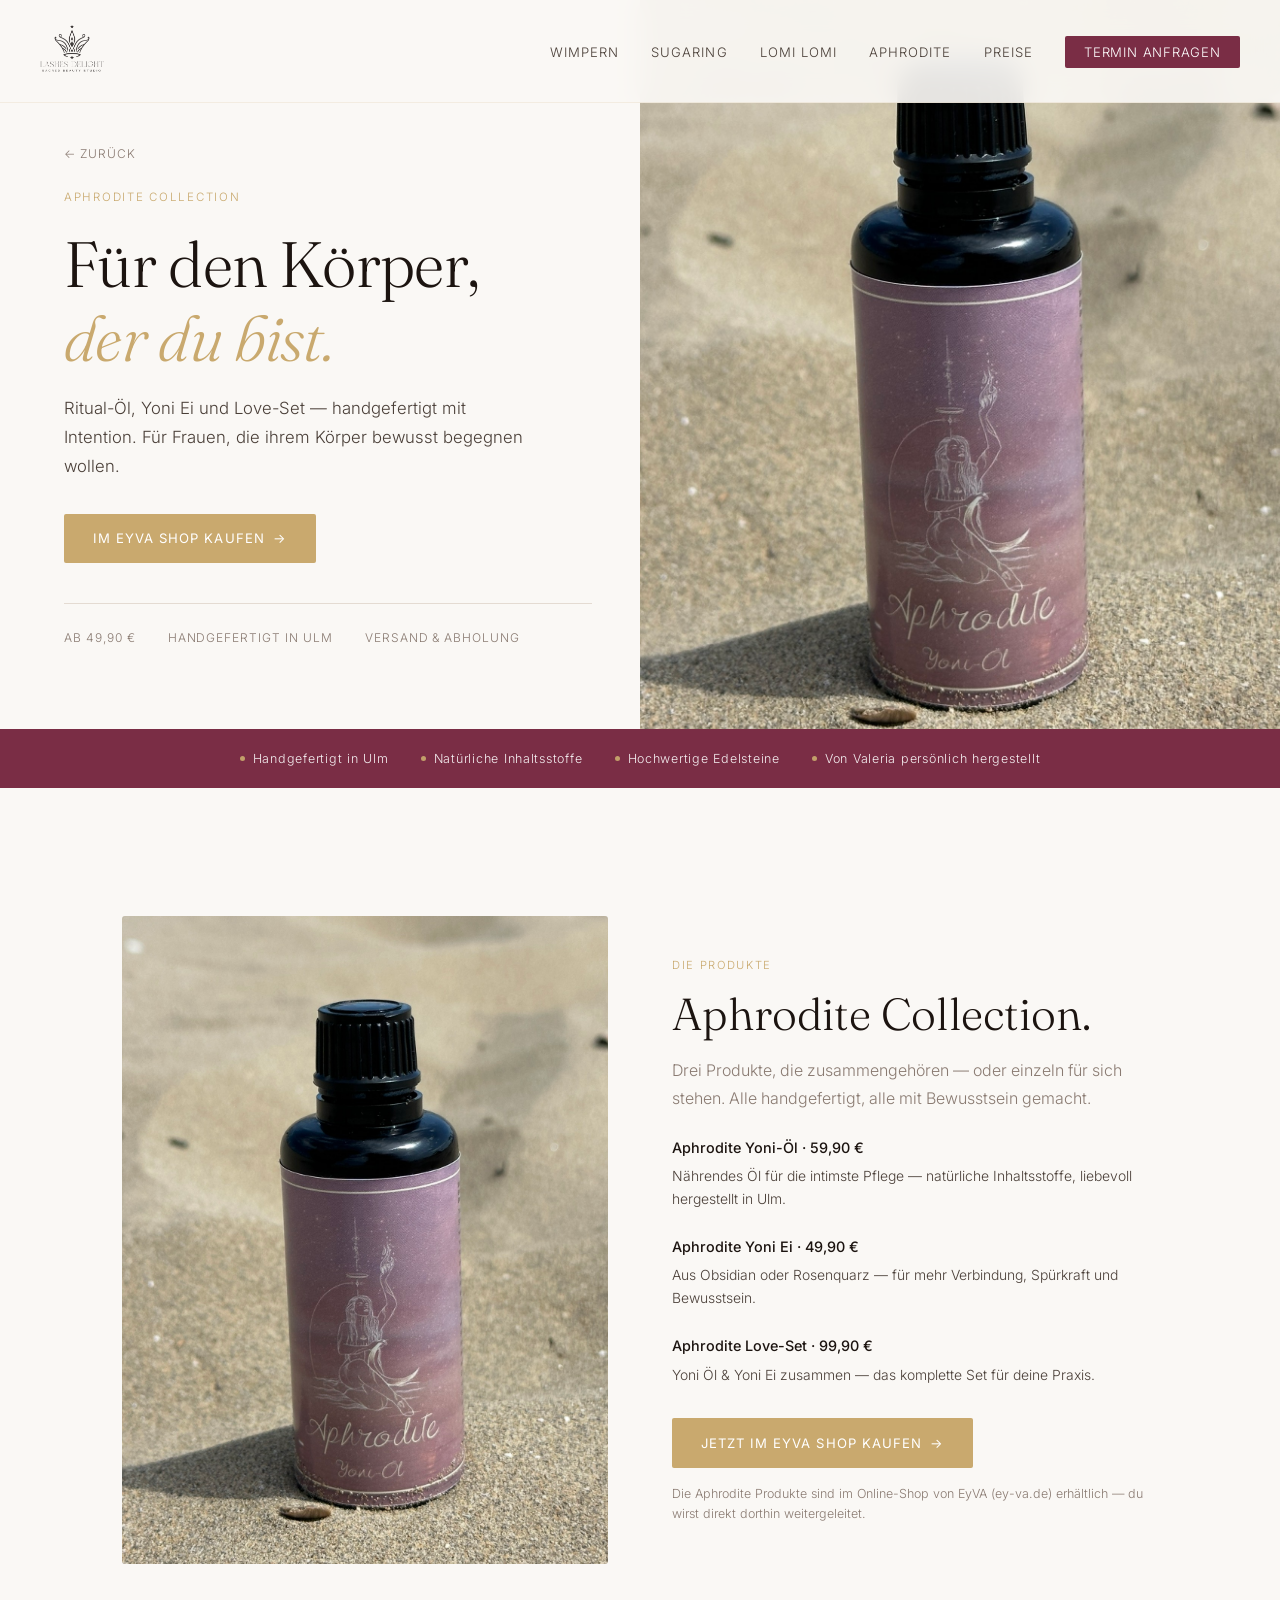
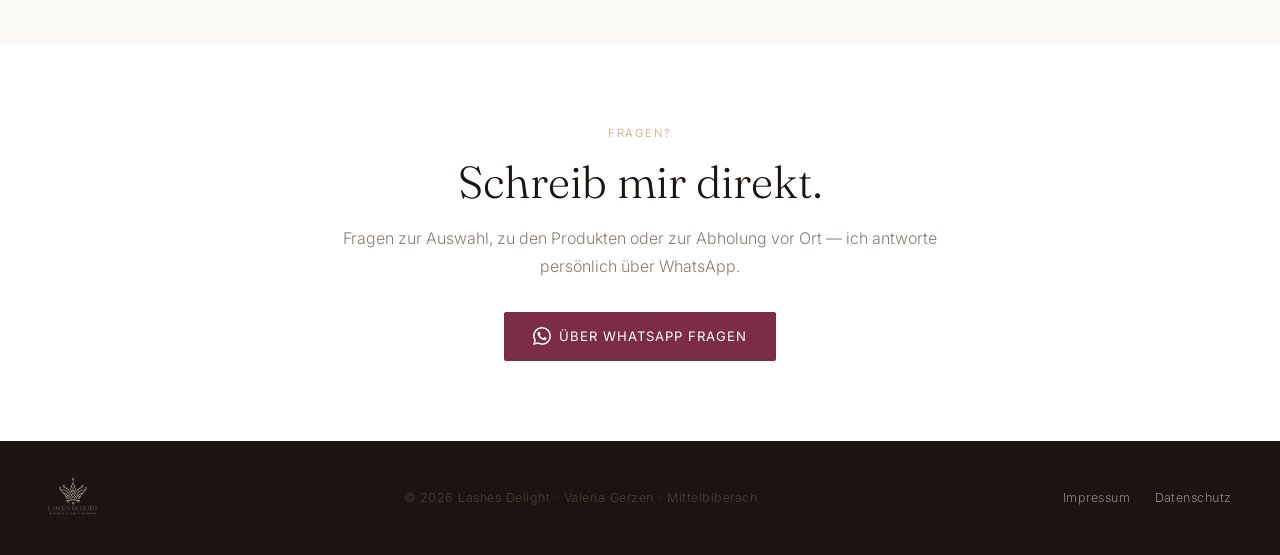
==== aphrodite.html @ da0db565 "Initial build: Lashes Delight website Complete 7-page static website with all services, prices, Impr" ====
<!DOCTYPE html>
<html lang="de">
<head>
  <meta charset="UTF-8" />
  <meta name="viewport" content="width=device-width, initial-scale=1.0" />
  <title>Aphrodite Produkte · Lashes Delight · Mittelbiberach</title>
  <meta name="description" content="Aphrodite Ritual-Öl, Yoni Ei und Love-Set — handgefertigt von Valeria Gerzen. Jetzt im EyVA Shop erhältlich." />
  <link rel="canonical" href="https://www.lashes-delight.de/aphrodite.html" />
  <link href="https://fonts.googleapis.com/css2?family=Fraunces:ital,opsz,wght@0,9..144,300;0,9..144,400;0,9..144,500;1,9..144,300&family=Inter:wght@300;400;500&display=swap" rel="stylesheet" />
  <link rel="stylesheet" href="styles.css" />
</head>
<body>

<nav class="site-nav">
  <a href="index.html" class="logo"><img src="images/logo-transparent.png" alt="Lashes Delight" class="nav-logo"></a>
  <ul class="nav-links">
    <li><a href="wimpern.html">Wimpern</a></li>
    <li><a href="sugaring.html">Sugaring</a></li>
    <li><a href="lomi-lomi.html">Lomi Lomi</a></li>
    <li><a href="aphrodite.html">Aphrodite</a></li>
    <li><a href="preise.html">Preise</a></li>
    <li><a href="#kontakt" class="nav-cta">Termin anfragen</a></li>
  </ul>
</nav>

<section class="subpage-hero">
  <div>
    <a href="index.html" class="back-link">← Zurück</a>
    <span class="hero-eyebrow">Aphrodite Collection</span>
    <h1>Für den Körper,<br><em>der du bist.</em></h1>
    <p class="hero-lead">
      Ritual-Öl, Yoni Ei und Love-Set — handgefertigt mit Intention.
      Für Frauen, die ihrem Körper bewusst begegnen wollen.
    </p>
    <div class="hero-cta-row">
      <a href="https://ey-va.de/shop.html" class="btn btn-gold" target="_blank" rel="noopener">
        Im EyVA Shop kaufen <span class="arrow">→</span>
      </a>
    </div>
    <div class="hero-meta">
      <span>ab 49,90 €</span>
      <span>Handgefertigt in Ulm</span>
      <span>Versand &amp; Abholung</span>
    </div>
  </div>
  <div class="hero-image" role="img" aria-label="Aphrodite Ritual Öl"
       style="background-image:url('images/aphrodite-oel.jpg');background-size:cover;background-position:center"></div>
</section>

<div class="trust">
  <div class="trust-item"><span class="trust-dot"></span> Handgefertigt in Ulm</div>
  <div class="trust-item"><span class="trust-dot"></span> Natürliche Inhaltsstoffe</div>
  <div class="trust-item"><span class="trust-dot"></span> Hochwertige Edelsteine</div>
  <div class="trust-item"><span class="trust-dot"></span> Von Valeria persönlich hergestellt</div>
</div>

<section>
  <div class="container">
    <div class="product-feature">
      <div class="product-feature-img">
        <img src="images/aphrodite-oel.jpg" alt="Aphrodite Ritual Öl">
      </div>
      <div class="product-feature-body">
        <span class="section-label">Die Produkte</span>
        <h2>Aphrodite Collection.</h2>
        <p class="lead" style="margin-bottom:1.5rem">
          Drei Produkte, die zusammengehören — oder einzeln für sich stehen.
          Alle handgefertigt, alle mit Bewusstsein gemacht.
        </p>

        <div style="display:flex;flex-direction:column;gap:1.5rem;margin-bottom:2rem">
          <div>
            <strong style="font-size:0.9rem;display:block;margin-bottom:0.3rem">Aphrodite Yoni-Öl · 59,90 €</strong>
            <p style="font-size:0.87rem;line-height:1.65">Nährendes Öl für die intimste Pflege — natürliche Inhaltsstoffe, liebevoll hergestellt in Ulm.</p>
          </div>
          <div>
            <strong style="font-size:0.9rem;display:block;margin-bottom:0.3rem">Aphrodite Yoni Ei · 49,90 €</strong>
            <p style="font-size:0.87rem;line-height:1.65">Aus Obsidian oder Rosenquarz — für mehr Verbindung, Spürkraft und Bewusstsein.</p>
          </div>
          <div>
            <strong style="font-size:0.9rem;display:block;margin-bottom:0.3rem">Aphrodite Love-Set · 99,90 €</strong>
            <p style="font-size:0.87rem;line-height:1.65">Yoni Öl &amp; Yoni Ei zusammen — das komplette Set für deine Praxis.</p>
          </div>
        </div>

        <a href="https://ey-va.de/shop.html" class="btn btn-gold" target="_blank" rel="noopener">
          Jetzt im EyVA Shop kaufen <span class="arrow">→</span>
        </a>
        <p style="font-size:0.78rem;color:var(--muted);margin-top:1rem;line-height:1.6">
          Die Aphrodite Produkte sind im Online-Shop von EyVA (ey-va.de) erhältlich —
          du wirst direkt dorthin weitergeleitet.
        </p>
      </div>
    </div>
  </div>
</section>

<section style="background:var(--white)" id="kontakt">
  <div class="container" style="text-align:center">
    <span class="section-label">Fragen?</span>
    <h2>Schreib mir direkt.</h2>
    <p class="lead" style="margin:1rem auto 2rem">
      Fragen zur Auswahl, zu den Produkten oder zur Abholung vor Ort — ich antworte persönlich über WhatsApp.
    </p>
    <a href="https://wa.me/491708029609?text=Hallo%20Valeria%2C%20ich%20habe%20eine%20Frage%20zu%20den%20Aphrodite%20Produkten." class="btn btn-primary">
      <span class="whatsapp-icon"></span> Über WhatsApp fragen
    </a>
  </div>
</section>

<footer class="site-footer">
  <img src="images/logo-transparent.png" alt="Lashes Delight" class="footer-logo">
  <p>© 2026 Lashes Delight · Valeria Gerzen · Mittelbiberach</p>
  <nav class="footer-nav">
    <a href="impressum.html">Impressum</a>
    <a href="datenschutz.html">Datenschutz</a>
  </nav>
</footer>

</body>
</html>
---- styles.css ----
/* ───────────────────────────────────────────────
   Lashes Delight — Shared Stylesheet
   ─────────────────────────────────────────────── */

*,*::before,*::after{box-sizing:border-box;margin:0;padding:0}

:root{
  --bg:        #faf8f5;
  --bg-soft:   #f2ede6;
  --ink:       #1c1410;
  --ink-soft:  #4a3f38;
  --muted:     #8a7b72;
  --line:      #e4dbd2;
  --rose:      #7a2d45;
  --rose-dark: #541e30;
  --gold:      #c9a96e;
  --gold-lt:   #ddc08a;
  --white:     #ffffff;
}

html{scroll-behavior:smooth}
body{
  font-family:'Inter',sans-serif;
  font-weight:300;
  background:var(--bg);
  color:var(--ink);
  line-height:1.7;
  -webkit-font-smoothing:antialiased;
}

/* ───── TYPOGRAPHY ───── */
h1,h2,h3{font-family:'Fraunces',serif;font-weight:300;line-height:1.15}
h1{font-size:clamp(2.4rem,5vw,4rem);letter-spacing:-0.01em}
h2{font-size:clamp(1.7rem,3.5vw,2.8rem)}
h3{font-size:1.15rem;font-weight:400}
p{color:var(--ink-soft)}
em{font-style:italic;color:var(--gold)}
strong{font-weight:500;color:var(--ink)}

/* ───── LAYOUT ───── */
.container{max-width:1100px;margin:0 auto;padding:0 2rem}
section{padding:5rem 2rem}

/* ───── NAV ───── */
nav.site-nav{
  position:fixed;top:0;left:0;right:0;z-index:100;
  display:flex;align-items:center;justify-content:space-between;
  padding:1.2rem 2.5rem;
  background:rgba(250,248,245,0.92);
  backdrop-filter:blur(12px);
  border-bottom:1px solid rgba(201,169,110,0.15);
}
.nav-logo{height:64px;width:auto;display:block;transition:opacity .2s}
.nav-logo:hover{opacity:0.75}
.nav-links{list-style:none;display:flex;align-items:center;gap:2rem}
.nav-links a{
  font-size:0.82rem;letter-spacing:0.08em;text-transform:uppercase;
  text-decoration:none;color:var(--ink-soft);transition:color .2s;
}
.nav-links a:hover{color:var(--rose)}
.nav-links a.nav-cta{
  background:var(--rose);color:var(--white);
  padding:0.5rem 1.2rem;border-radius:2px;
  letter-spacing:0.06em;transition:background .2s;
}
.nav-links a.nav-cta:hover{background:var(--rose-dark)}

/* ───── HERO ───── */
.hero{
  display:grid;
  grid-template-columns:1fr 1fr;
  min-height:100vh;
  padding:0;
  gap:0;
}
.hero > div:first-child{
  display:flex;flex-direction:column;justify-content:center;
  padding:10rem 3rem 5rem 4rem;
}
.hero-eyebrow{
  font-size:0.72rem;letter-spacing:0.15em;text-transform:uppercase;
  color:var(--gold);display:block;margin-bottom:1.2rem;
}
.hero h1{margin-bottom:1.5rem}
.hero-lead{font-size:1.05rem;color:var(--ink-soft);line-height:1.75;max-width:480px;margin-bottom:2.5rem}
.hero-cta-row{display:flex;gap:1rem;flex-wrap:wrap;margin-bottom:2rem}
.hero-meta{
  display:flex;gap:2rem;flex-wrap:wrap;
  font-size:0.75rem;letter-spacing:0.08em;text-transform:uppercase;color:var(--muted);
  border-top:1px solid var(--line);padding-top:1.5rem;margin-top:0.5rem;
}
.hero-image{
  position:relative;overflow:hidden;
  background:var(--bg-soft);
}
.hero-image .slide{
  position:absolute;inset:0;
  background-size:cover;background-position:center;
  opacity:0;transition:opacity 1.4s ease-in-out;
}
.hero-image .slide.active{opacity:1}

/* ───── SUBPAGE HERO ───── */
.subpage-hero{
  display:grid;grid-template-columns:1fr 1fr;
  min-height:70vh;padding:0;gap:0;
}
.subpage-hero > div:first-child{
  display:flex;flex-direction:column;justify-content:center;
  padding:9rem 3rem 5rem 4rem;
}
.subpage-hero h1{margin-bottom:1.2rem}
.subpage-hero .hero-lead{max-width:460px;margin-bottom:2rem}
.back-link{
  font-size:0.75rem;letter-spacing:0.08em;text-transform:uppercase;
  color:var(--muted);text-decoration:none;display:inline-block;margin-bottom:1.5rem;
  transition:color .2s;
}
.back-link:hover{color:var(--rose)}

/* ───── BUTTONS ───── */
.btn{
  display:inline-flex;align-items:center;gap:0.5rem;
  font-size:0.82rem;letter-spacing:0.08em;text-transform:uppercase;
  text-decoration:none;padding:0.85rem 1.8rem;border-radius:2px;
  transition:all .2s;font-family:'Inter',sans-serif;font-weight:400;
}
.btn-primary{background:var(--rose);color:var(--white)}
.btn-primary:hover{background:var(--rose-dark)}
.btn-ghost{
  background:transparent;color:var(--ink);
  border:1px solid rgba(28,20,16,0.25);
}
.btn-ghost:hover{border-color:var(--rose);color:var(--rose)}
.btn-gold{background:var(--gold);color:var(--white)}
.btn-gold:hover{background:#b8913a}
.arrow{transition:transform .2s}
.btn:hover .arrow{transform:translateX(4px)}

/* ───── WHATSAPP BUTTON ───── */
.whatsapp-icon{
  display:inline-block;width:18px;height:18px;
  background:url("data:image/svg+xml,%3Csvg xmlns='http://www.w3.org/2000/svg' viewBox='0 0 24 24' fill='white'%3E%3Cpath d='M17.472 14.382c-.297-.149-1.758-.867-2.03-.967-.273-.099-.471-.148-.67.15-.197.297-.767.966-.94 1.164-.173.199-.347.223-.644.075-.297-.15-1.255-.463-2.39-1.475-.883-.788-1.48-1.761-1.653-2.059-.173-.297-.018-.458.13-.606.134-.133.298-.347.446-.52.149-.174.198-.298.298-.497.099-.198.05-.371-.025-.52-.075-.149-.669-1.612-.916-2.207-.242-.579-.487-.5-.669-.51-.173-.008-.371-.01-.57-.01-.198 0-.52.074-.792.372-.272.297-1.04 1.016-1.04 2.479 0 1.462 1.065 2.875 1.213 3.074.149.198 2.096 3.2 5.077 4.487.709.306 1.262.489 1.694.625.712.227 1.36.195 1.871.118.571-.085 1.758-.719 2.006-1.413.248-.694.248-1.289.173-1.413-.074-.124-.272-.198-.57-.347m-5.421 7.403h-.004a9.87 9.87 0 01-5.031-1.378l-.361-.214-3.741.982.998-3.648-.235-.374a9.86 9.86 0 01-1.51-5.26c.001-5.45 4.436-9.884 9.888-9.884 2.64 0 5.122 1.03 6.988 2.898a9.825 9.825 0 012.893 6.994c-.003 5.45-4.437 9.884-9.885 9.884m8.413-18.297A11.815 11.815 0 0012.05 0C5.495 0 .16 5.335.157 11.892c0 2.096.547 4.142 1.588 5.945L.057 24l6.305-1.654a11.882 11.882 0 005.683 1.448h.005c6.554 0 11.89-5.335 11.893-11.893a11.821 11.821 0 00-3.48-8.413z'/%3E%3C/svg%3E") no-repeat center/contain;
}

/* ───── TRUST BAR ───── */
.trust{
  background:var(--rose);color:var(--white);
  display:flex;gap:2rem;flex-wrap:wrap;
  padding:1.2rem 3rem;justify-content:center;
  font-size:0.78rem;letter-spacing:0.06em;
}
.trust-item{display:flex;align-items:center;gap:0.5rem;opacity:0.92}
.trust-dot{
  width:5px;height:5px;border-radius:50%;
  background:var(--gold);display:inline-block;flex-shrink:0;
}

/* ───── SECTION LABELS ───── */
.section-label{
  font-size:0.7rem;letter-spacing:0.15em;text-transform:uppercase;
  color:var(--gold);display:block;margin-bottom:0.8rem;
}

/* ───── SERVICES GRID (homepage) ───── */
.services-grid{
  display:grid;
  grid-template-columns:repeat(auto-fill,minmax(240px,1fr));
  gap:2rem;
  margin-top:2.5rem;
}
.service-card{
  background:var(--white);
  border:1px solid var(--line);
  border-radius:3px;
  padding:2rem 1.8rem;
  transition:transform .2s, box-shadow .2s;
}
.service-card:hover{transform:translateY(-3px);box-shadow:0 12px 40px rgba(122,45,69,0.1)}
.service-img{
  aspect-ratio:4/3;background:var(--bg-soft);
  border-radius:2px;overflow:hidden;margin-bottom:1.5rem;
}
.service-img img{width:100%;height:100%;object-fit:cover}
.service-card h3{margin-bottom:0.5rem;font-size:1.05rem}
.service-card p{font-size:0.87rem;line-height:1.65;color:var(--muted);margin-bottom:1rem}
.service-link{
  font-size:0.78rem;letter-spacing:0.08em;text-transform:uppercase;
  color:var(--gold);text-decoration:none;
  border-bottom:1px solid rgba(201,169,110,0.4);padding-bottom:2px;
  transition:color .2s, border-color .2s;
}
.service-link:hover{color:var(--rose);border-color:var(--rose)}

/* ───── PREISE / PRICE TABLE ───── */
.price-section{margin-bottom:3rem}
.price-section h3{
  font-size:1rem;letter-spacing:0.08em;text-transform:uppercase;
  color:var(--rose);margin-bottom:1rem;
  padding-bottom:0.5rem;border-bottom:1px solid var(--line);
}
.price-table{width:100%;border-collapse:collapse}
.price-table tr{border-bottom:1px solid rgba(228,219,210,0.6)}
.price-table tr:last-child{border-bottom:none}
.price-table td{padding:0.75rem 0;font-size:0.9rem;color:var(--ink-soft)}
.price-table td:last-child{
  text-align:right;font-family:'Fraunces',serif;
  font-size:1rem;color:var(--rose);white-space:nowrap;
}
.price-table .price-sub{font-size:0.78rem;color:var(--muted);display:block}

/* ───── STEPS ───── */
.steps{
  display:grid;grid-template-columns:repeat(auto-fill,minmax(220px,1fr));
  gap:2rem;margin-top:2rem;
}
.step{padding:2rem;background:var(--white);border-radius:3px;border:1px solid var(--line)}
.step-num{
  font-family:'Fraunces',serif;font-size:2.5rem;font-weight:300;
  color:var(--gold);opacity:0.6;margin-bottom:0.8rem;line-height:1;
}
.step h3{margin-bottom:0.5rem;font-size:1rem}
.step p{font-size:0.87rem;line-height:1.65}

/* ───── TWO COL ───── */
.two-col{display:grid;grid-template-columns:1fr 1fr;gap:2rem;margin-top:2rem}
.col-block{background:var(--white);border:1px solid var(--line);border-radius:3px;padding:2rem}
.col-block.warm{background:rgba(250,248,245,0.7);border-color:rgba(201,169,110,0.25)}
.col-block h3{font-size:0.9rem;letter-spacing:0.08em;text-transform:uppercase;color:var(--rose);margin-bottom:1rem}

/* ───── CHECKLIST ───── */
.checklist{list-style:none;display:flex;flex-direction:column;gap:0.6rem}
.checklist li{
  font-size:0.88rem;color:var(--ink-soft);padding-left:1.4rem;position:relative;line-height:1.55
}
.checklist li::before{
  content:'✓';position:absolute;left:0;
  color:var(--gold);font-size:0.8rem;
}
.checklist.cross li::before{content:'×';color:var(--muted)}

/* ───── TESTIMONIAL ───── */
.testimonial{
  background:var(--rose);color:var(--white);
  padding:5rem 3rem;text-align:center;
}
.testimonial blockquote{
  font-family:'Fraunces',serif;font-weight:300;font-style:italic;
  font-size:clamp(1.2rem,2.5vw,1.8rem);
  max-width:800px;margin:0 auto;line-height:1.5;
}
.testimonial cite{
  display:block;margin-top:1.5rem;
  font-family:'Inter',sans-serif;font-size:0.78rem;
  letter-spacing:0.1em;text-transform:uppercase;opacity:0.7;font-style:normal;
}

/* ───── ABOUT ───── */
.about-grid{display:grid;grid-template-columns:1fr 1fr;gap:4rem;align-items:center}
.about-img{
  aspect-ratio:3/4;border-radius:3px;
  background-size:cover;background-position:center top;
}
.about-quote{
  font-family:'Fraunces',serif;font-weight:300;font-style:italic;
  font-size:1.25rem;color:var(--rose);line-height:1.5;
  margin-bottom:1.5rem;
}
.credentials{display:flex;flex-wrap:wrap;gap:0.5rem;margin-top:1.5rem}
.cred{
  font-size:0.72rem;letter-spacing:0.1em;text-transform:uppercase;
  border:1px solid var(--gold);color:var(--gold);
  padding:0.3rem 0.8rem;border-radius:2px;
}

/* ───── FAQ ───── */
.faq-list{display:flex;flex-direction:column;gap:0}
details{border-bottom:1px solid var(--line);padding:1.2rem 0}
details:first-child{border-top:1px solid var(--line)}
summary{
  cursor:pointer;list-style:none;
  font-size:0.95rem;font-weight:400;color:var(--ink);
  display:flex;justify-content:space-between;align-items:center;
}
summary::after{content:'+';font-size:1.2rem;color:var(--gold);transition:transform .2s}
details[open] summary::after{content:'−'}
details p{padding-top:0.8rem;font-size:0.9rem;color:var(--ink-soft);line-height:1.75}

/* ───── FINAL CTA ───── */
.final-cta{
  background:var(--bg-soft);
  text-align:center;padding:6rem 2rem;
}
.final-cta h2{margin-bottom:1rem}
.final-cta .lead{
  font-size:1rem;color:var(--muted);max-width:550px;
  margin:0 auto 2.5rem;line-height:1.75;
}
.final-cta-buttons{display:flex;gap:1rem;justify-content:center;flex-wrap:wrap}

/* ───── OTHER OFFERS ───── */
.other-grid{display:grid;grid-template-columns:repeat(3,1fr);gap:1.5rem;margin-top:2rem}
.other-card{
  background:var(--white);border:1px solid var(--line);border-radius:3px;
  padding:1.8rem;text-decoration:none;color:inherit;
  transition:transform .2s, box-shadow .2s;display:block;
}
.other-card:hover{transform:translateY(-3px);box-shadow:0 10px 30px rgba(122,45,69,0.1)}
.other-label{
  font-size:0.7rem;letter-spacing:0.1em;text-transform:uppercase;
  color:var(--gold);display:block;margin-bottom:0.6rem;
}
.other-card h3{font-size:1rem;font-weight:400;margin-bottom:0.4rem}
.other-card p{font-size:0.83rem;color:var(--muted);line-height:1.55}

/* ───── INVESTMENT ───── */
.invest-box{
  background:var(--white);border:1px solid var(--line);
  border-radius:3px;padding:2.5rem;
  max-width:500px;margin:2rem auto 0;text-align:center;
}
.price-range{
  font-family:'Fraunces',serif;font-size:2.5rem;font-weight:300;
  color:var(--rose);margin:0.8rem 0;
}
.price-note{font-size:0.82rem;color:var(--muted);line-height:1.6}
.price-duo{display:grid;grid-template-columns:1fr 1fr;gap:1.5rem;margin-top:2rem}
.price-option{
  background:var(--white);border:1px solid var(--line);
  border-radius:3px;padding:2rem;text-align:center;
}
.price-type{
  font-size:0.72rem;letter-spacing:0.1em;text-transform:uppercase;
  color:var(--muted);display:block;margin-bottom:0.5rem;
}
.price-amount{
  font-family:'Fraunces',serif;font-size:1.8rem;font-weight:300;
  color:var(--rose);display:block;margin-bottom:0.5rem;
}
.price-desc{font-size:0.82rem;color:var(--muted);line-height:1.55}

/* ───── GALLERY ───── */
.gallery-grid{
  display:grid;
  grid-template-columns:repeat(auto-fill,minmax(280px,1fr));
  gap:1rem;margin-top:2rem;
}
.gallery-item{
  aspect-ratio:4/3;overflow:hidden;border-radius:3px;
  background:var(--bg-soft);
}
.gallery-item img{width:100%;height:100%;object-fit:cover;transition:transform .4s}
.gallery-item:hover img{transform:scale(1.05)}

/* ───── FOOTER ───── */
footer.site-footer{
  background:var(--ink);color:rgba(255,255,255,0.55);
  display:flex;align-items:center;justify-content:space-between;
  padding:2rem 3rem;gap:2rem;flex-wrap:wrap;
  font-size:0.78rem;letter-spacing:0.04em;
}
.footer-logo{
  height:50px;width:auto;
  filter:invert(1) sepia(0.2) saturate(1.5) hue-rotate(5deg);
  mix-blend-mode:screen;opacity:0.8;
}
.footer-nav{display:flex;gap:1.5rem}
.footer-nav a{color:rgba(255,255,255,0.5);text-decoration:none;transition:color .2s}
.footer-nav a:hover{color:var(--gold)}

/* ───── LEAD / AUDIENCE ───── */
.lead{font-size:1rem;color:var(--muted);line-height:1.75;max-width:640px;margin-bottom:0}
.audience-grid{
  display:grid;grid-template-columns:repeat(auto-fill,minmax(260px,1fr));
  gap:1.5rem;margin-top:2.5rem;
}
.aud-card{
  background:var(--white);border:1px solid var(--line);
  border-radius:3px;padding:2rem;
}
.aud-icon{
  font-size:1.4rem;font-family:'Fraunces',serif;color:var(--gold);
  margin-bottom:0.8rem;
}
.aud-card h3{margin-bottom:0.5rem;font-size:1rem}
.aud-card p{font-size:0.87rem;line-height:1.65}
.aud-line{
  margin-top:1rem;font-family:'Fraunces',serif;font-style:italic;
  font-size:0.88rem;color:var(--rose);line-height:1.4;
}

/* ───── APHRODITE PRODUCT ───── */
.product-feature{
  display:grid;grid-template-columns:1fr 1fr;gap:4rem;
  align-items:center;margin-top:3rem;
}
.product-feature-img{
  aspect-ratio:3/4;border-radius:3px;overflow:hidden;background:var(--bg-soft);
}
.product-feature-img img{width:100%;height:100%;object-fit:cover}
.product-feature-body h2{margin-bottom:1rem}
.product-feature-body .lead{margin-bottom:1.5rem}

/* ───── LEGAL ───── */
.legal-page{padding:8rem 1.5rem 5rem;background:var(--white)}
.legal-page .container{max-width:720px}
.legal-page h1{font-family:'Fraunces',serif;font-weight:300;font-size:clamp(2rem,4vw,3rem);color:var(--rose);margin-bottom:2.5rem}
.legal-page h2{font-family:'Fraunces',serif;font-weight:400;font-size:1.1rem;color:var(--rose-dark);margin:2rem 0 0.6rem;letter-spacing:0.02em}
.legal-page p{font-size:0.9rem;color:var(--ink-soft);line-height:1.75;margin-bottom:1rem}
.legal-page ul{font-size:0.9rem;color:var(--ink-soft);line-height:1.75;padding-left:1.4rem;margin-bottom:1rem}
.legal-page li{margin-bottom:0.3rem}
.legal-page a{color:var(--gold);text-decoration:none;border-bottom:1px solid transparent}
.legal-page a:hover{border-bottom-color:var(--gold)}

/* ───── RESPONSIVE ───── */
@media(max-width:900px){
  nav.site-nav{padding:1rem 1.5rem}
  .nav-links li:not(:last-child){display:none}
  .hero,.subpage-hero{grid-template-columns:1fr;padding:8rem 1.5rem 3rem;gap:2rem}
  .hero > div:first-child,.subpage-hero > div:first-child{padding:0}
  .hero-image{aspect-ratio:3/2;order:-1}
  section{padding:4rem 1.5rem}
  .two-col,.about-grid,.product-feature,.price-duo,.other-grid{grid-template-columns:1fr;gap:1.5rem}
  .trust{flex-direction:column;gap:0.8rem;padding:1.3rem 1.5rem;align-items:flex-start}
  .testimonial,.final-cta{padding:4rem 1.5rem}
  footer.site-footer{flex-direction:column;text-align:center}
  .gallery-grid{grid-template-columns:1fr 1fr}
}
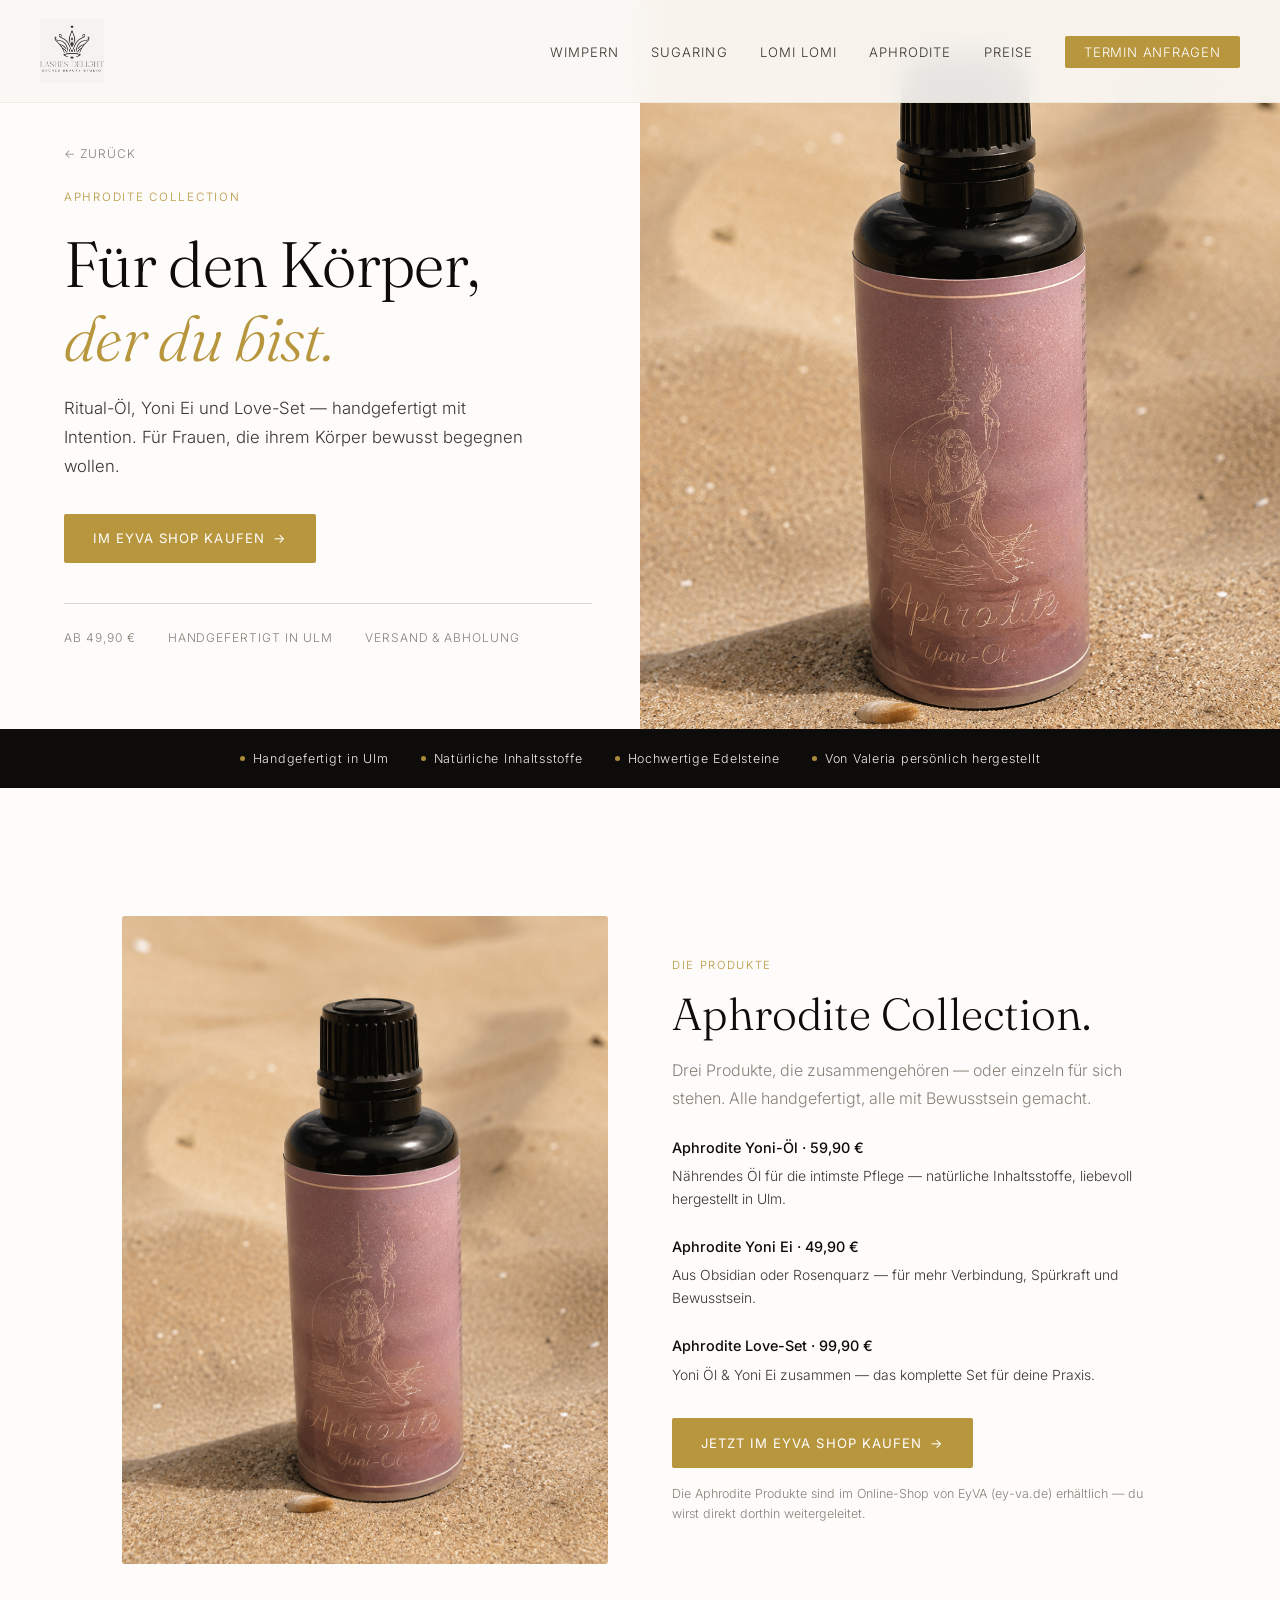
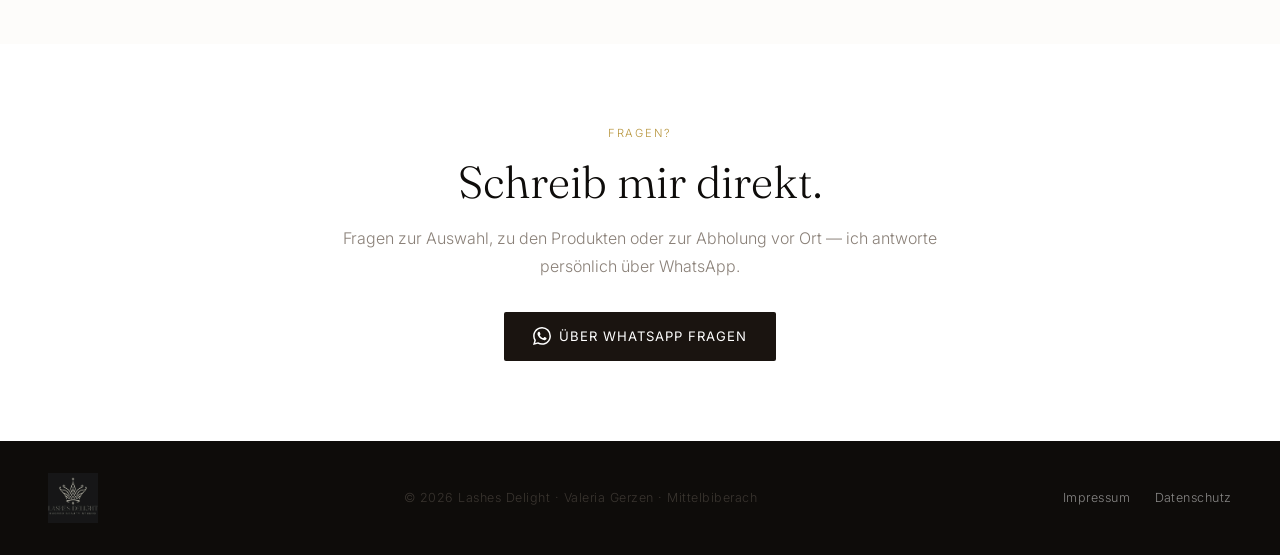
==== commit 53e77a4d: "Neue Fotos und Logo auf allen Unterseiten; Lomi-Lomi Hinweis entfernt - Neues Logo auf allen Seiten " ====
--- a/aphrodite.html
+++ b/aphrodite.html
@@ -12,7 +12,7 @@
 <body>
 
 <nav class="site-nav">
-  <a href="index.html" class="logo"><img src="images/logo-transparent.png" alt="Lashes Delight" class="nav-logo"></a>
+  <a href="index.html" class="logo"><img src="images/Lashes%20delight%20Logo.png" alt="Lashes Delight" class="nav-logo"></a>
   <ul class="nav-links">
     <li><a href="wimpern.html">Wimpern</a></li>
     <li><a href="sugaring.html">Sugaring</a></li>
@@ -44,7 +44,7 @@
     </div>
   </div>
   <div class="hero-image" role="img" aria-label="Aphrodite Ritual Öl"
-       style="background-image:url('images/aphrodite-oel.jpg');background-size:cover;background-position:center"></div>
+       style="background-image:url('images/Aphrodite%20NEW.PNG');background-size:cover;background-position:center"></div>
 </section>
 
 <div class="trust">
@@ -58,7 +58,7 @@
   <div class="container">
     <div class="product-feature">
       <div class="product-feature-img">
-        <img src="images/aphrodite-oel.jpg" alt="Aphrodite Ritual Öl">
+        <img src="images/Aphrodite%20NEW.PNG" alt="Aphrodite Ritual Öl">
       </div>
       <div class="product-feature-body">
         <span class="section-label">Die Produkte</span>
@@ -109,7 +109,7 @@
 </section>
 
 <footer class="site-footer">
-  <img src="images/logo-transparent.png" alt="Lashes Delight" class="footer-logo">
+  <img src="images/Lashes%20delight%20Logo.png" alt="Lashes Delight" class="footer-logo">
   <p>© 2026 Lashes Delight · Valeria Gerzen · Mittelbiberach</p>
   <nav class="footer-nav">
     <a href="impressum.html">Impressum</a>
--- a/styles.css
+++ b/styles.css
@@ -5,16 +5,16 @@
 *,*::before,*::after{box-sizing:border-box;margin:0;padding:0}
 
 :root{
-  --bg:        #faf8f5;
-  --bg-soft:   #f2ede6;
-  --ink:       #1c1410;
-  --ink-soft:  #4a3f38;
-  --muted:     #8a7b72;
-  --line:      #e4dbd2;
-  --rose:      #7a2d45;
-  --rose-dark: #541e30;
-  --gold:      #c9a96e;
-  --gold-lt:   #ddc08a;
+  --bg:        #fdfcfa;
+  --bg-soft:   #f5f2ed;
+  --ink:       #0e0c0a;
+  --ink-soft:  #3a3530;
+  --muted:     #8a8078;
+  --line:      #e0d8cc;
+  --rose:      #1a1410;
+  --rose-dark: #000000;
+  --gold:      #b8963e;
+  --gold-lt:   #d4ae5c;
   --white:     #ffffff;
 }
 
@@ -59,11 +59,11 @@
 }
 .nav-links a:hover{color:var(--rose)}
 .nav-links a.nav-cta{
-  background:var(--rose);color:var(--white);
+  background:var(--gold);color:var(--white);
   padding:0.5rem 1.2rem;border-radius:2px;
   letter-spacing:0.06em;transition:background .2s;
 }
-.nav-links a.nav-cta:hover{background:var(--rose-dark)}
+.nav-links a.nav-cta:hover{background:#9a7a28}
 
 /* ───── HERO ───── */
 .hero{
@@ -145,7 +145,7 @@
 
 /* ───── TRUST BAR ───── */
 .trust{
-  background:var(--rose);color:var(--white);
+  background:var(--ink);color:var(--white);
   display:flex;gap:2rem;flex-wrap:wrap;
   padding:1.2rem 3rem;justify-content:center;
   font-size:0.78rem;letter-spacing:0.06em;
@@ -241,7 +241,7 @@
 
 /* ───── TESTIMONIAL ───── */
 .testimonial{
-  background:var(--rose);color:var(--white);
+  background:var(--ink);color:var(--white);
   padding:5rem 3rem;text-align:center;
 }
 .testimonial blockquote{
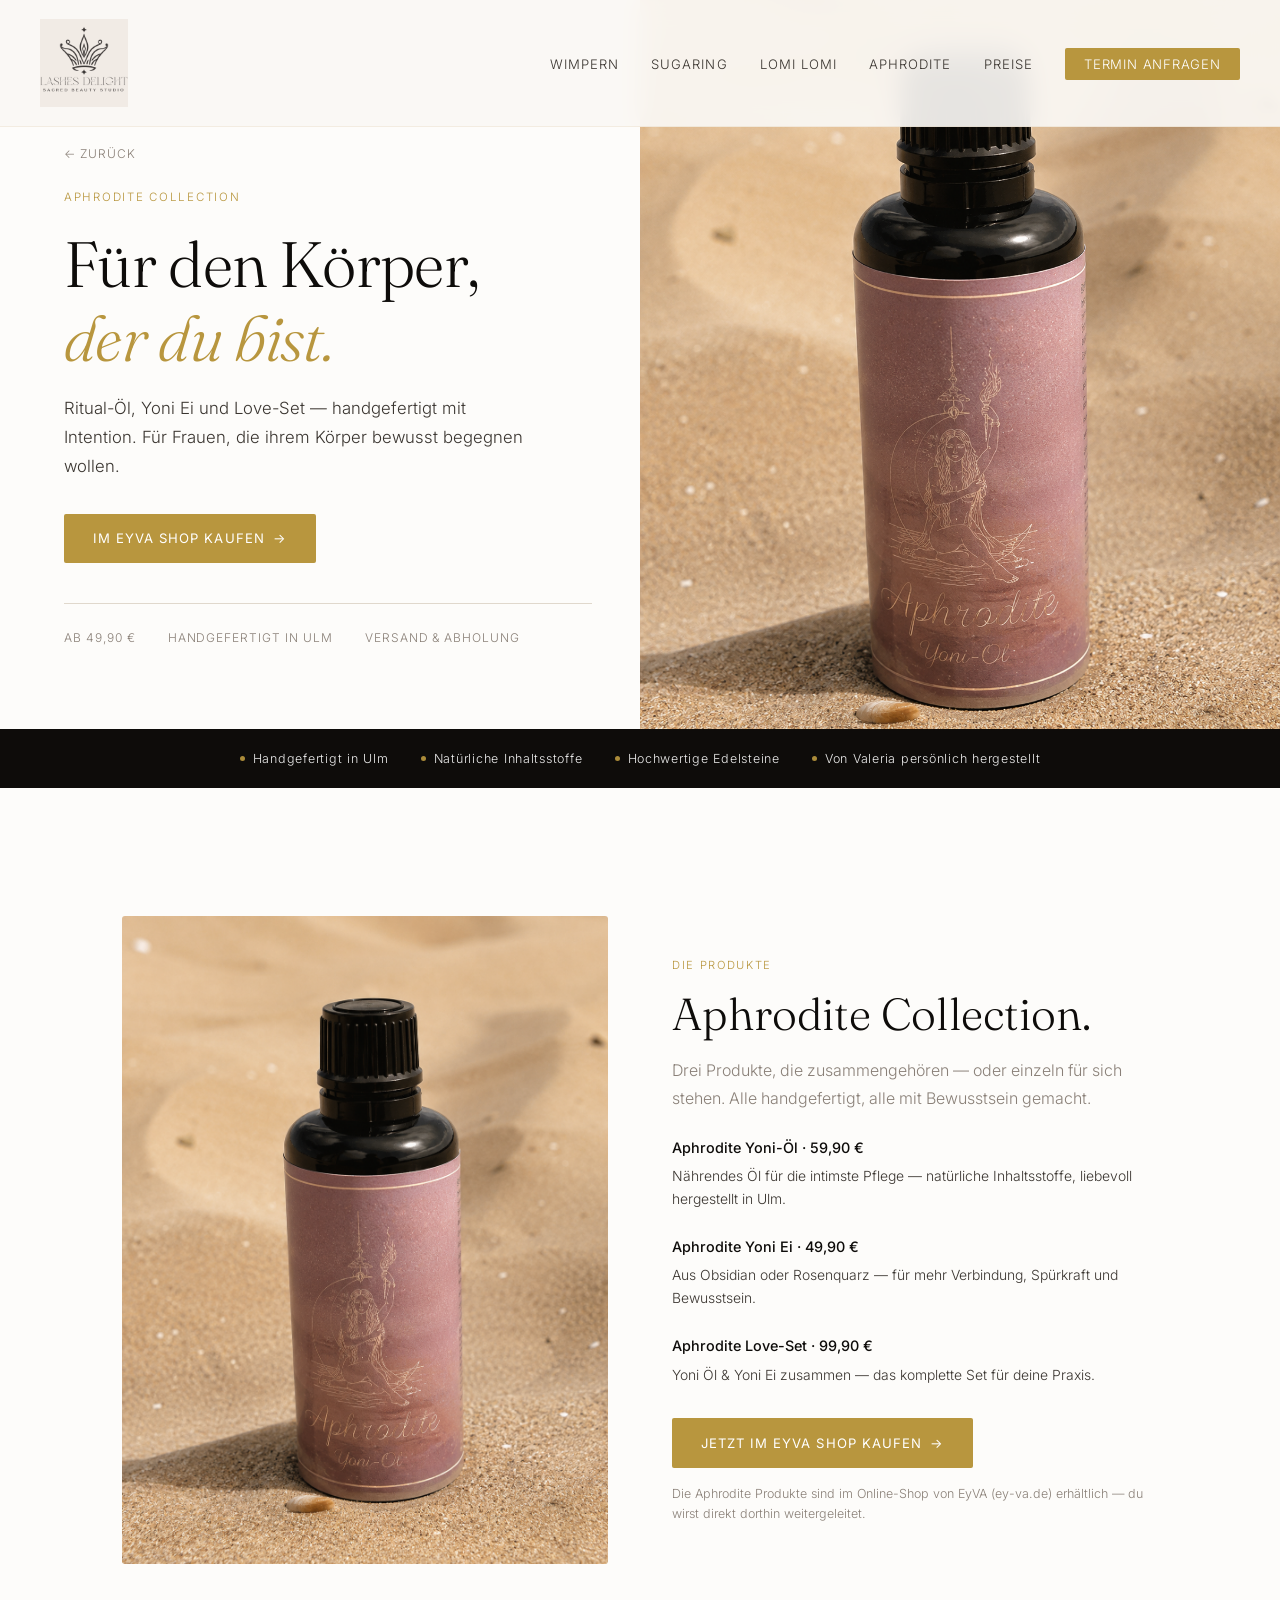
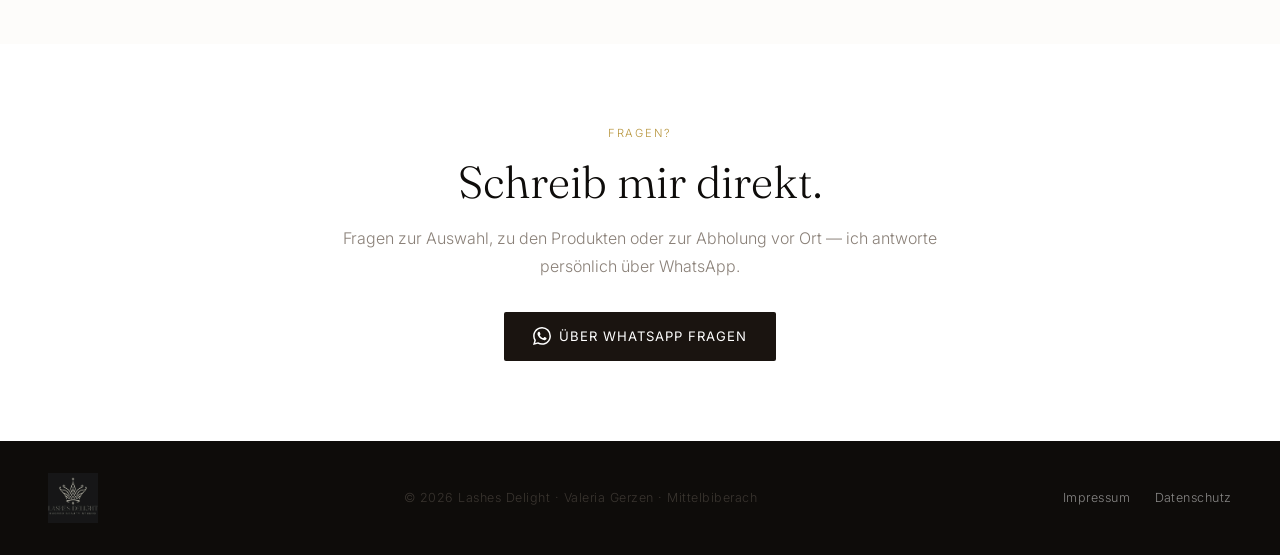
==== commit f1596e47: "Bilder umbenannt (keine Leerzeichen), alle HTML-Referenzen aktualisiert Dateien mit Leerzeichen im N" ====
--- a/aphrodite.html
+++ b/aphrodite.html
@@ -12,7 +12,7 @@
 <body>
 
 <nav class="site-nav">
-  <a href="index.html" class="logo"><img src="images/Lashes%20delight%20Logo.png" alt="Lashes Delight" class="nav-logo"></a>
+  <a href="index.html" class="logo"><img src="images/logo-ld.png" alt="Lashes Delight" class="nav-logo"></a>
   <ul class="nav-links">
     <li><a href="wimpern.html">Wimpern</a></li>
     <li><a href="sugaring.html">Sugaring</a></li>
@@ -44,7 +44,7 @@
     </div>
   </div>
   <div class="hero-image" role="img" aria-label="Aphrodite Ritual Öl"
-       style="background-image:url('images/Aphrodite%20NEW.PNG');background-size:cover;background-position:center"></div>
+       style="background-image:url('images/aphrodite-new.png');background-size:cover;background-position:center"></div>
 </section>
 
 <div class="trust">
@@ -58,7 +58,7 @@
   <div class="container">
     <div class="product-feature">
       <div class="product-feature-img">
-        <img src="images/Aphrodite%20NEW.PNG" alt="Aphrodite Ritual Öl">
+        <img src="images/aphrodite-new.png" alt="Aphrodite Ritual Öl">
       </div>
       <div class="product-feature-body">
         <span class="section-label">Die Produkte</span>
@@ -109,7 +109,7 @@
 </section>
 
 <footer class="site-footer">
-  <img src="images/Lashes%20delight%20Logo.png" alt="Lashes Delight" class="footer-logo">
+  <img src="images/logo-ld.png" alt="Lashes Delight" class="footer-logo">
   <p>© 2026 Lashes Delight · Valeria Gerzen · Mittelbiberach</p>
   <nav class="footer-nav">
     <a href="impressum.html">Impressum</a>
--- a/styles.css
+++ b/styles.css
@@ -50,7 +50,7 @@
   backdrop-filter:blur(12px);
   border-bottom:1px solid rgba(201,169,110,0.15);
 }
-.nav-logo{height:64px;width:auto;display:block;transition:opacity .2s}
+.nav-logo{height:88px;width:auto;display:block;transition:opacity .2s;mix-blend-mode:multiply}
 .nav-logo:hover{opacity:0.75}
 .nav-links{list-style:none;display:flex;align-items:center;gap:2rem}
 .nav-links a{
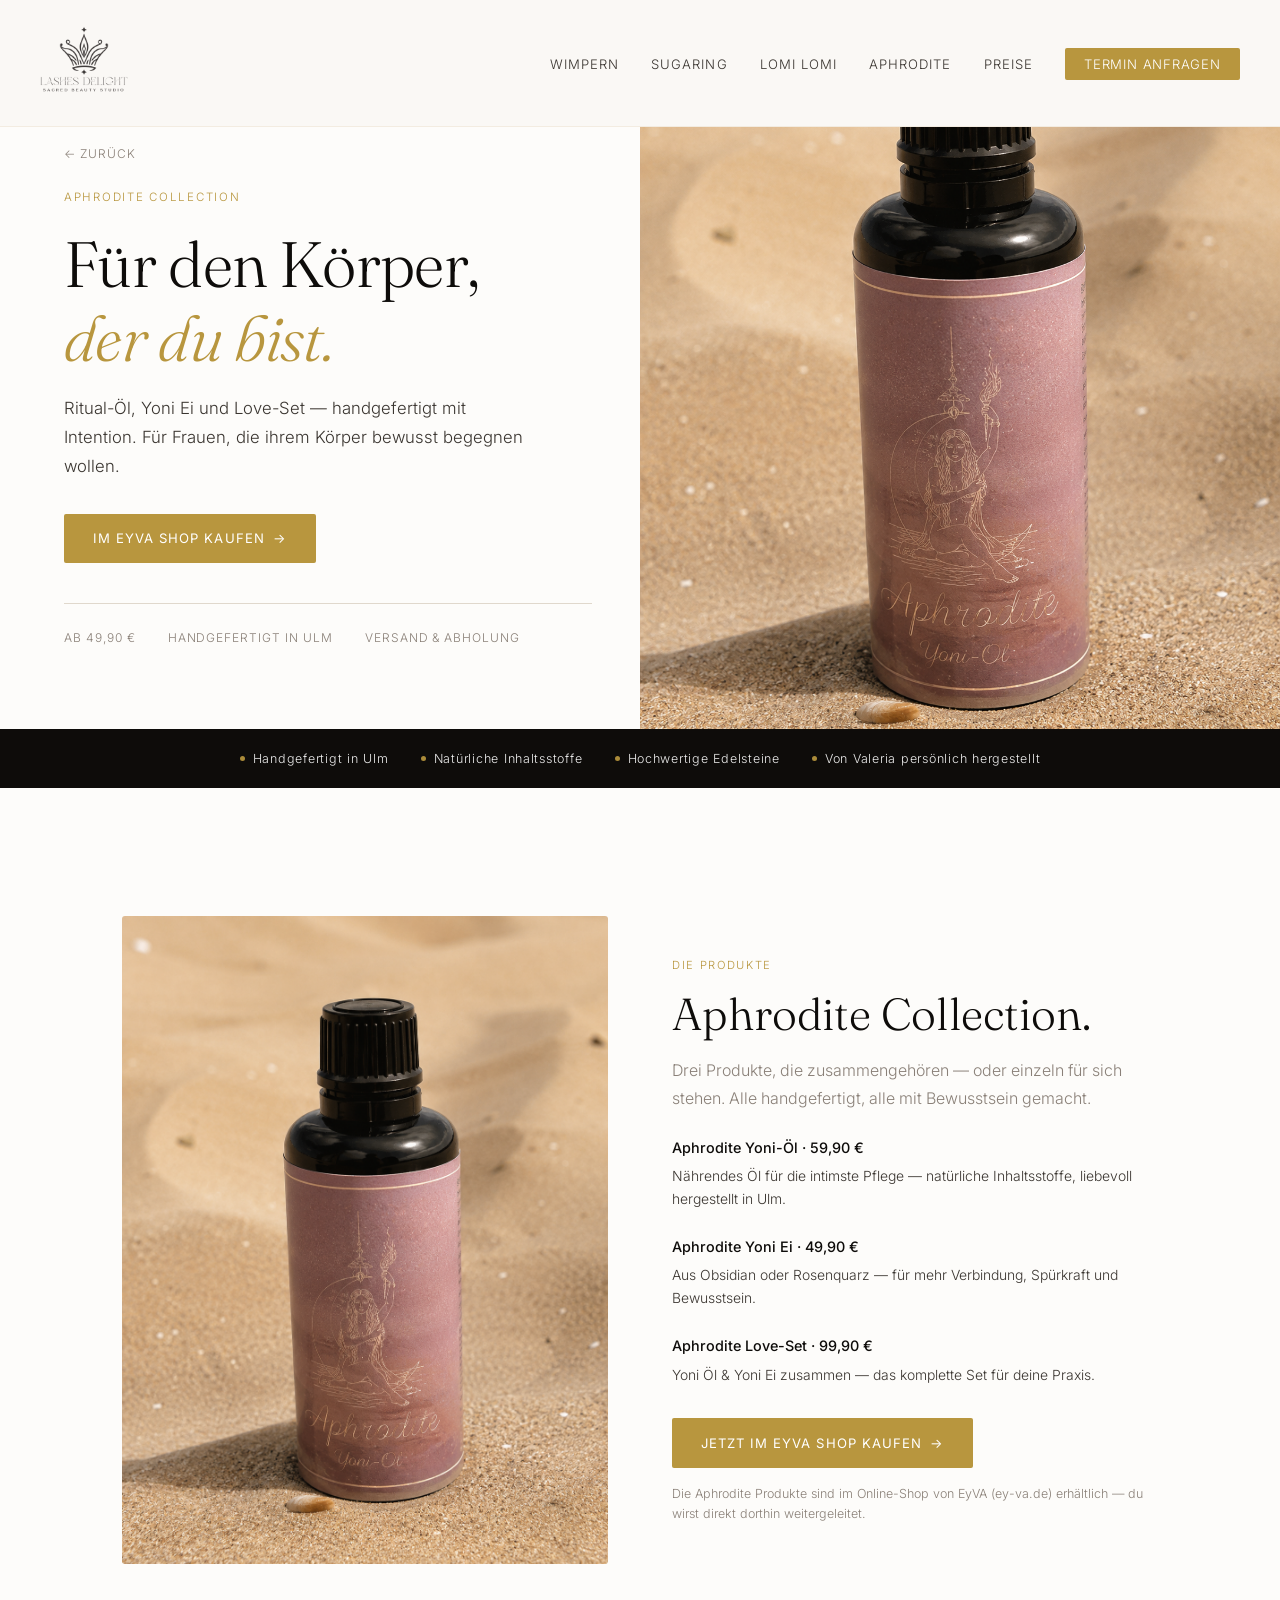
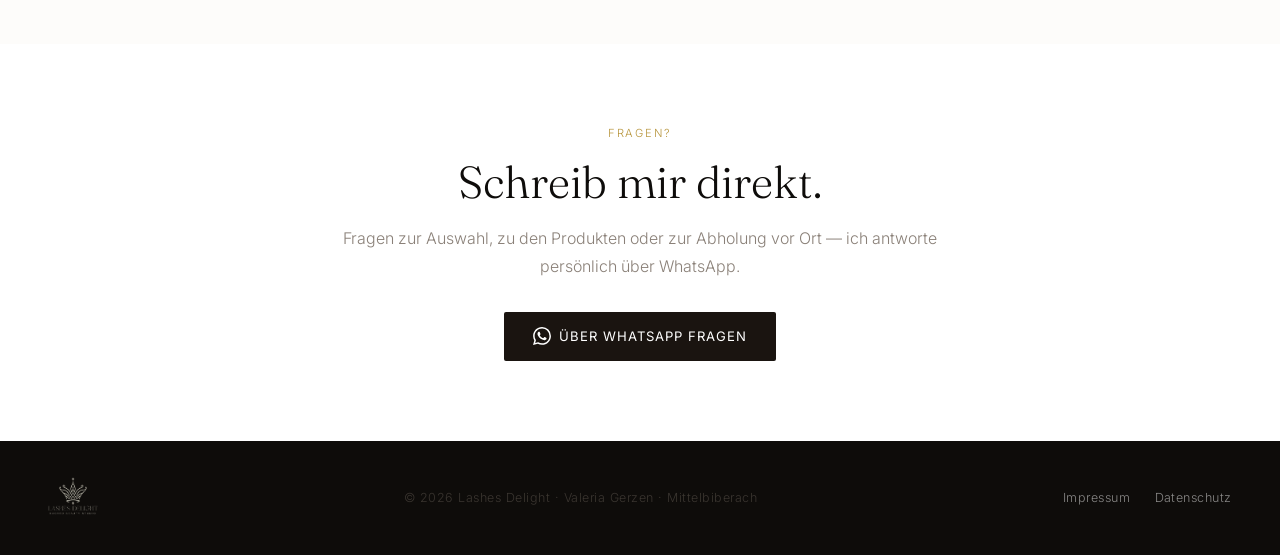
==== commit b46c1e79: "Logo mit transparentem Hintergrund auf allen Seiten eingebunden Co-Authored-By: Claude Sonnet 4.6 <n" ====
--- a/aphrodite.html
+++ b/aphrodite.html
@@ -12,7 +12,7 @@
 <body>
 
 <nav class="site-nav">
-  <a href="index.html" class="logo"><img src="images/logo-ld.png" alt="Lashes Delight" class="nav-logo"></a>
+  <a href="index.html" class="logo"><img src="images/logo-transparent.png" alt="Lashes Delight" class="nav-logo"></a>
   <ul class="nav-links">
     <li><a href="wimpern.html">Wimpern</a></li>
     <li><a href="sugaring.html">Sugaring</a></li>
@@ -109,7 +109,7 @@
 </section>
 
 <footer class="site-footer">
-  <img src="images/logo-ld.png" alt="Lashes Delight" class="footer-logo">
+  <img src="images/logo-transparent.png" alt="Lashes Delight" class="footer-logo">
   <p>© 2026 Lashes Delight · Valeria Gerzen · Mittelbiberach</p>
   <nav class="footer-nav">
     <a href="impressum.html">Impressum</a>
--- a/styles.css
+++ b/styles.css
@@ -46,11 +46,11 @@
   position:fixed;top:0;left:0;right:0;z-index:100;
   display:flex;align-items:center;justify-content:space-between;
   padding:1.2rem 2.5rem;
-  background:rgba(250,248,245,0.92);
+  background:#faf8f5;
   backdrop-filter:blur(12px);
   border-bottom:1px solid rgba(201,169,110,0.15);
 }
-.nav-logo{height:88px;width:auto;display:block;transition:opacity .2s;mix-blend-mode:multiply}
+.nav-logo{height:88px;width:auto;display:block;transition:opacity .2s}
 .nav-logo:hover{opacity:0.75}
 .nav-links{list-style:none;display:flex;align-items:center;gap:2rem}
 .nav-links a{
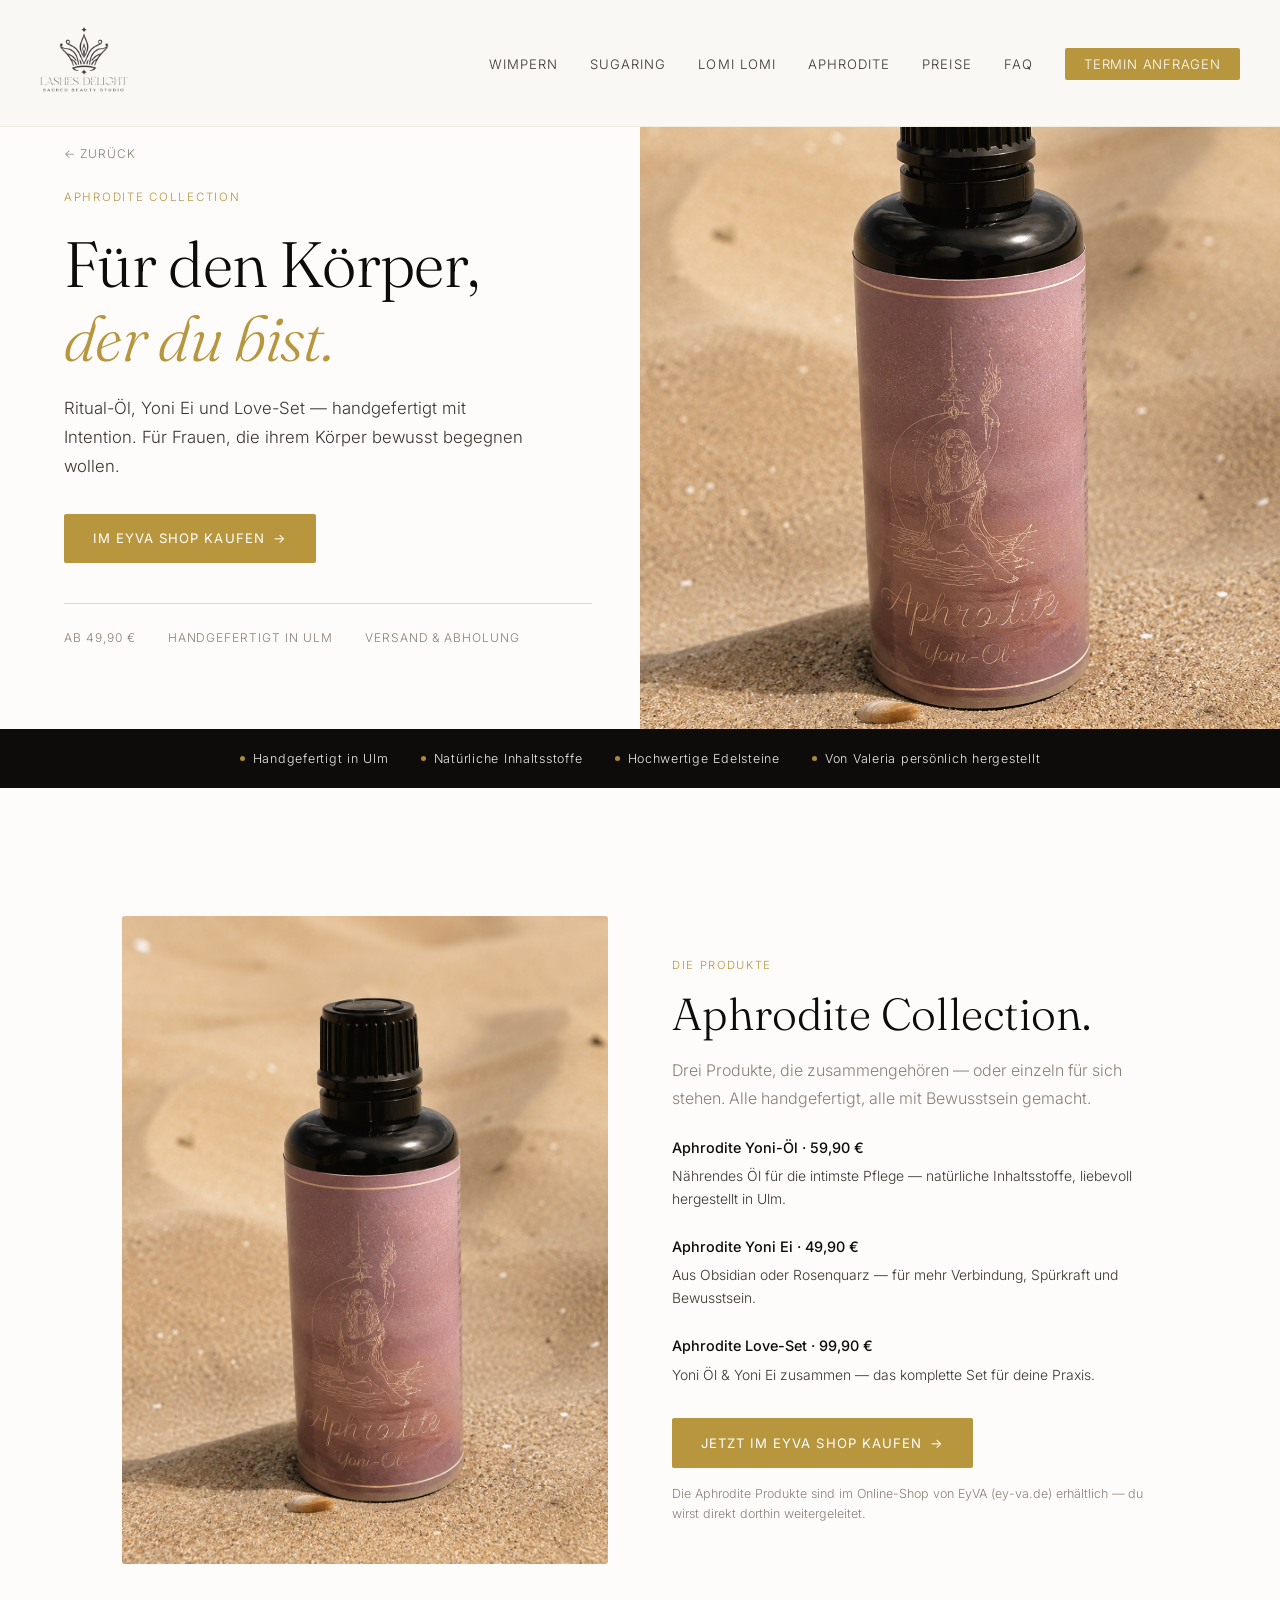
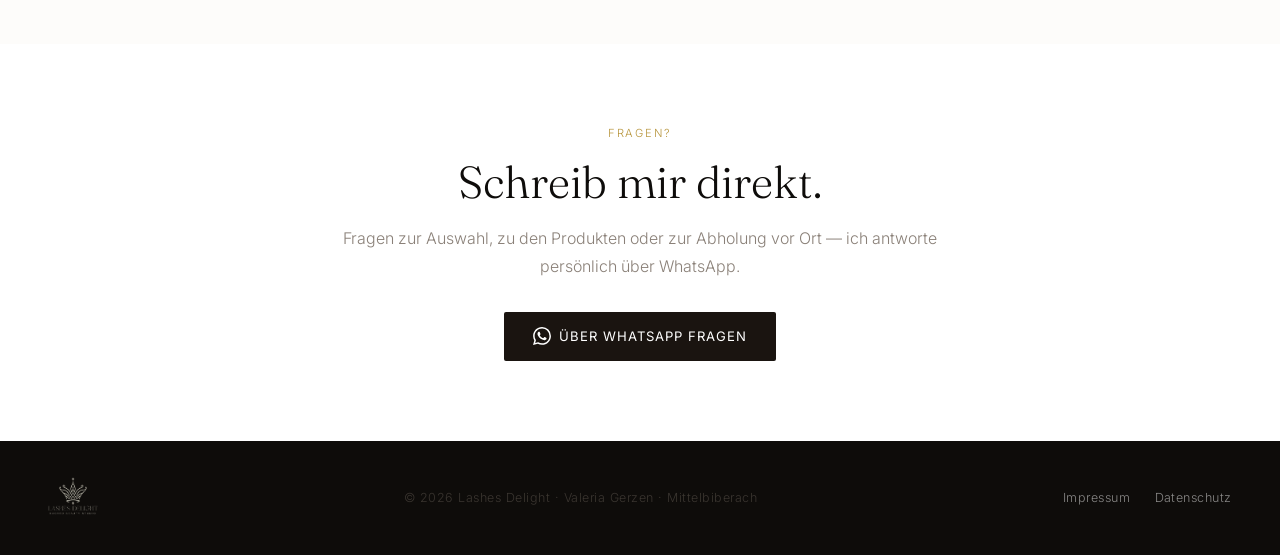
==== commit a32c172f: "SEO: OG-Tags, Schema-Markup, FAQ-Seite und Sitemap - Alle Seiten: OG-Tags vervollständigt (og:image," ====
--- a/aphrodite.html
+++ b/aphrodite.html
@@ -6,6 +6,54 @@
   <title>Aphrodite Produkte · Lashes Delight · Mittelbiberach</title>
   <meta name="description" content="Aphrodite Ritual-Öl, Yoni Ei und Love-Set — handgefertigt von Valeria Gerzen. Jetzt im EyVA Shop erhältlich." />
   <link rel="canonical" href="https://www.lashes-delight.de/aphrodite.html" />
+  <meta property="og:title" content="Aphrodite Produkte · Lashes Delight · Mittelbiberach" />
+  <meta property="og:description" content="Aphrodite Ritual-Öl, Yoni Ei und Love-Set — handgefertigt von Valeria Gerzen. Natürliche Inhaltsstoffe." />
+  <meta property="og:url" content="https://www.lashes-delight.de/aphrodite.html" />
+  <meta property="og:type" content="website" />
+  <meta property="og:image" content="https://www.lashes-delight.de/images/aphrodite-new.png" />
+  <meta property="og:locale" content="de_DE" />
+  <script type="application/ld+json">
+  {
+    "@context": "https://schema.org",
+    "@type": "ItemList",
+    "name": "Aphrodite Collection",
+    "itemListElement": [
+      {
+        "@type": "ListItem",
+        "position": 1,
+        "item": {
+          "@type": "Product",
+          "name": "Aphrodite Yoni-Öl",
+          "description": "Nährendes Öl für die intimste Pflege — natürliche Inhaltsstoffe, handgefertigt in Ulm.",
+          "brand": { "@type": "Brand", "name": "EyVA" },
+          "offers": { "@type": "Offer", "price": "59.90", "priceCurrency": "EUR", "availability": "https://schema.org/InStock", "url": "https://ey-va.de/shop.html" }
+        }
+      },
+      {
+        "@type": "ListItem",
+        "position": 2,
+        "item": {
+          "@type": "Product",
+          "name": "Aphrodite Yoni Ei",
+          "description": "Aus Obsidian oder Rosenquarz — für mehr Verbindung, Spürkraft und Bewusstsein.",
+          "brand": { "@type": "Brand", "name": "EyVA" },
+          "offers": { "@type": "Offer", "price": "49.90", "priceCurrency": "EUR", "availability": "https://schema.org/InStock", "url": "https://ey-va.de/shop.html" }
+        }
+      },
+      {
+        "@type": "ListItem",
+        "position": 3,
+        "item": {
+          "@type": "Product",
+          "name": "Aphrodite Love-Set",
+          "description": "Yoni-Öl und Yoni Ei zusammen — das komplette Set für deine Praxis.",
+          "brand": { "@type": "Brand", "name": "EyVA" },
+          "offers": { "@type": "Offer", "price": "99.90", "priceCurrency": "EUR", "availability": "https://schema.org/InStock", "url": "https://ey-va.de/shop.html" }
+        }
+      }
+    ]
+  }
+  </script>
   <link href="https://fonts.googleapis.com/css2?family=Fraunces:ital,opsz,wght@0,9..144,300;0,9..144,400;0,9..144,500;1,9..144,300&family=Inter:wght@300;400;500&display=swap" rel="stylesheet" />
   <link rel="stylesheet" href="styles.css" />
 </head>
@@ -19,6 +67,7 @@
     <li><a href="lomi-lomi.html">Lomi Lomi</a></li>
     <li><a href="aphrodite.html">Aphrodite</a></li>
     <li><a href="preise.html">Preise</a></li>
+    <li><a href="faq.html">FAQ</a></li>
     <li><a href="#kontakt" class="nav-cta">Termin anfragen</a></li>
   </ul>
 </nav>
